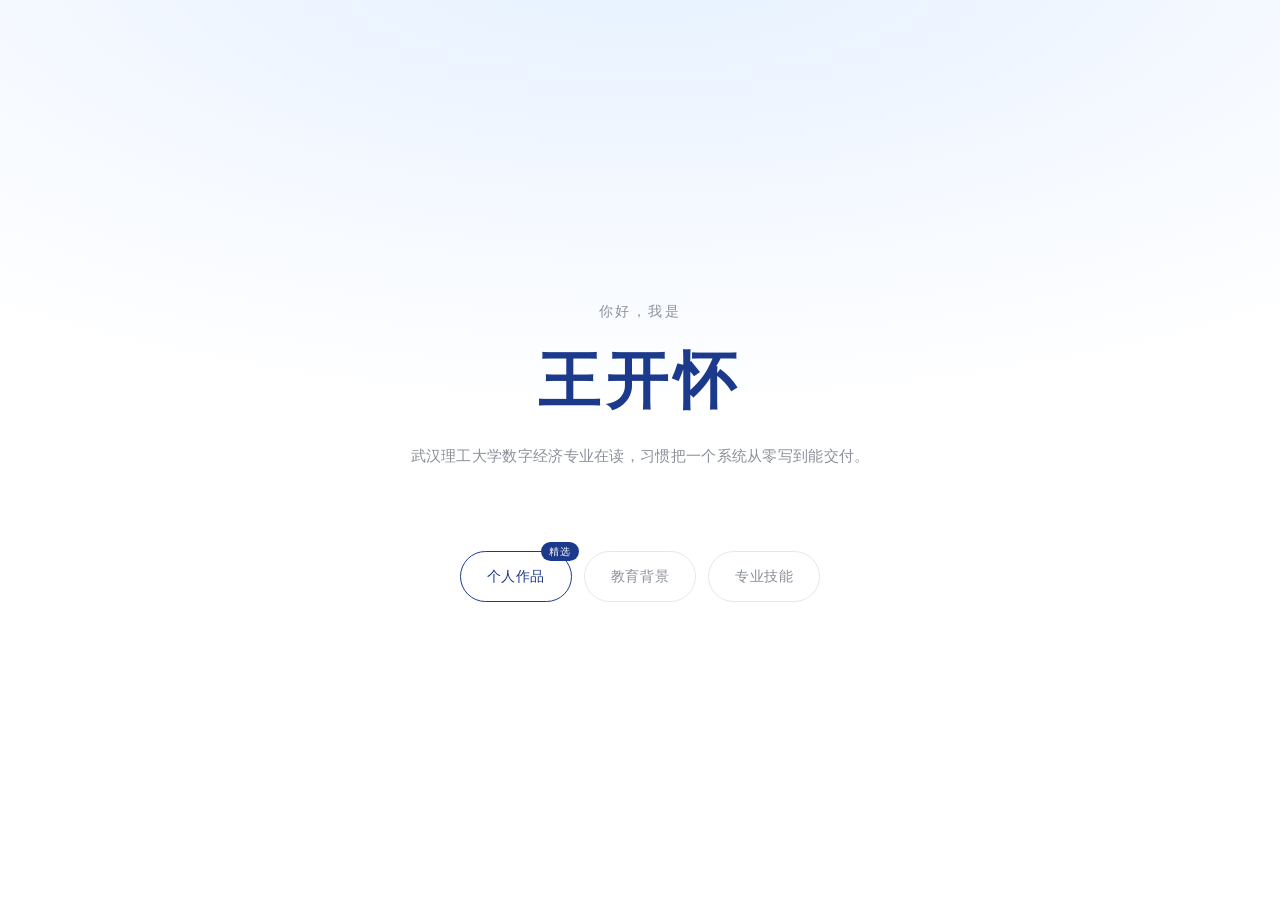
==== index.html @ 45b7e7c2 "Add files via upload" ====
<!doctype html>
<html lang="zh-CN">
<head>
<meta charset="utf-8" />
<meta name="viewport" content="width=device-width, initial-scale=1" />
<title>王开怀</title>
<meta name="description" content="王开怀的个人主页。" />
<link rel="icon" href="data:image/svg+xml,%3Csvg xmlns='http://www.w3.org/2000/svg' viewBox='0 0 100 100'%3E%3Crect width='100' height='100' rx='18' fill='%231b3a8b'/%3E%3C/svg%3E" />
<link rel="stylesheet" href="style.css" />
</head>
<body class="home">

<main class="home-inner">
  <p class="hello">你好，我是</p>
  <h1 class="name">王开怀</h1>
  <p class="intro">武汉理工大学数字经济专业在读，习惯把一个系统从零写到能交付。</p>

  <nav class="entries" aria-label="站点导航">
    <a class="entry is-featured" href="works.html">个人作品<span class="entry-tag">精选</span></a>
    <a class="entry" href="education.html">教育背景</a>
    <a class="entry" href="skills.html">专业技能</a>
  </nav>
</main>

</body>
</html>
---- style.css ----
/* =============================================================
   王开怀 · 个人主页
   配色只有三种：白、浅灰、深蓝。除背景那一层浅蓝渐变外，无渐变、无阴影。
   动效只允许颜色变化。
   ============================================================= */

:root {
  --white: #ffffff;
  --blue: #1b3a8b;        /* 深蓝：名字、标题、当前页、悬浮 */
  --gray-text: #8b909a;   /* 次要文字 */
  --gray-body: #676c75;   /* 正文段落 */
  --gray-faint: #b7bcc4;  /* 更浅的辅助文字 */
  --gray-line: #e6e7ea;   /* 细线、边框 */
  --gray-soft: #f4f5f6;   /* 占位块底色 */
  --ease: .2s ease;
}

*,
*::before,
*::after { box-sizing: border-box; }

html { -webkit-text-size-adjust: 100%; }

body {
  margin: 0;
  min-height: 100vh;
  background: radial-gradient(120% 75% at 50% -8%,
    #e4efff 0%,
    #f3f8ff 38%,
    #ffffff 72%);
  background-attachment: fixed;
  color: var(--gray-text);
  font-family: "Helvetica Neue", "PingFang SC", "Hiragino Sans GB",
               "Microsoft YaHei", "Noto Sans SC", Arial, sans-serif;
  font-size: 16px;
  line-height: 1.9;
  letter-spacing: .01em;
  -webkit-font-smoothing: antialiased;
}

h1, h2, h3 { margin: 0; font-weight: 600; line-height: 1.4; }
p { margin: 0; }
a { color: inherit; text-decoration: none; }

::selection { background: var(--blue); color: var(--white); }

:focus-visible {
  outline: 1px solid var(--blue);
  outline-offset: 4px;
}

/* ---------------- 首页：纯白，一屏居中 ---------------- */
.home {
  min-height: 100vh;
  min-height: 100svh;
  display: grid;
  place-items: center;
  padding: 64px 24px;
}

.home-inner {
  width: 100%;
  max-width: 760px;
  text-align: center;
}

.hello {
  font-size: 14px;
  color: var(--gray-text);
  letter-spacing: .18em;
}

.name {
  margin-top: 20px;
  font-size: clamp(42px, 7vw, 62px);
  font-weight: 700;
  letter-spacing: .10em;
  color: var(--blue);
  line-height: 1.15;
}

.intro {
  margin-top: 26px;
  font-size: 15px;
  color: var(--gray-text);
  letter-spacing: .02em;
}

.entries {
  margin-top: clamp(52px, 9vh, 88px);
  display: flex;
  flex-wrap: wrap;
  justify-content: center;
  gap: 12px;
}

.entry {
  position: relative;
  padding: 11px 26px;
  border: 1px solid var(--gray-line);
  border-radius: 999px;
  font-size: 14px;
  color: var(--gray-text);
  letter-spacing: .04em;
  transition: color var(--ease), background-color var(--ease), border-color var(--ease);
}
.entry:hover { color: var(--blue); }

/* 主推入口：蓝字蓝边，右上角挂一枚“精选”角标 */
.entry.is-featured {
  color: var(--blue);
  border-color: var(--blue);
}
.entry.is-featured:hover {
  background: rgba(27, 58, 139, .06);
  color: var(--blue);
}

.entry-tag {
  position: absolute;
  top: -10px;
  right: -8px;
  padding: 1px 8px;
  border-radius: 999px;
  background: var(--blue);
  color: var(--white);
  font-size: 10px;
  letter-spacing: .08em;
  line-height: 1.7;
  white-space: nowrap;
}

/* ---------------- 子页：顶部导航 ---------------- */
.topbar {
  border-bottom: 1px solid var(--gray-line);
}

.bar {
  max-width: 1040px;
  margin: 0 auto;
  padding: 20px 28px;
  display: flex;
  align-items: center;
  justify-content: space-between;
  gap: 16px 40px;
}

.brand {
  font-size: 15px;
  font-weight: 600;
  letter-spacing: .10em;
  color: var(--blue);
  transition: color var(--ease);
}
.brand:hover { color: var(--blue); }

.menu {
  display: flex;
  flex-wrap: wrap;
  align-items: center;
  gap: 6px 24px;
}

.menu a {
  font-size: 13.5px;
  color: var(--gray-text);
  letter-spacing: .04em;
  transition: color var(--ease);
}
.menu a:hover { color: var(--blue); }
.menu a.is-active { color: var(--blue); }

/* 导航里的“个人作品”：一个蓝色细边框的小胶囊，和首页按钮呼应 */
.menu a.is-featured {
  padding: 3px 12px;
  border: 1px solid var(--blue);
  border-radius: 999px;
  color: var(--blue);
  line-height: 1.6;
}

/* ---------------- 子页内容 ---------------- */
.page {
  max-width: 960px;
  margin: 0 auto;
  padding: clamp(52px, 9vh, 88px) 28px clamp(72px, 12vh, 120px);
}

.page-title {
  font-size: clamp(26px, 3.4vw, 32px);
  font-weight: 700;
  letter-spacing: .06em;
  color: var(--blue);
}

.page-sub {
  margin-top: 14px;
  font-size: 14px;
  color: var(--gray-text);
}

/* 关于我 */
.about {
  margin-top: clamp(40px, 7vh, 64px);
  display: grid;
  grid-template-columns: 220px minmax(0, 1fr);
  gap: 56px;
  align-items: start;
}

.avatar {
  width: 100%;
  aspect-ratio: 1;
  border-radius: 20px;
  background: var(--gray-soft);
  border: 1px solid var(--gray-line);
  display: grid;
  place-items: center;
  color: var(--gray-faint);
  font-size: 44px;
  font-weight: 400;
  letter-spacing: .1em;
  user-select: none;
}

.about-text p { color: var(--gray-body); }
.about-text p + p { margin-top: 20px; }

.tags {
  margin-top: 32px;
  padding: 0;
  list-style: none;
  display: flex;
  flex-wrap: wrap;
  gap: 10px;
}

.tag {
  padding: 6px 15px;
  border: 1px solid var(--gray-line);
  border-radius: 999px;
  font-size: 13px;
  color: var(--gray-text);
}

/* 教育背景：纵向时间线 */
.timeline {
  list-style: none;
  margin: clamp(40px, 7vh, 64px) 0 0;
  padding: 0 0 0 28px;
  border-left: 1px solid var(--gray-line);
  display: grid;
  gap: 44px;
}

.timeline li { position: relative; }

.timeline li::before {
  content: "";
  position: absolute;
  left: -33px;
  top: 12px;
  width: 9px;
  height: 9px;
  border-radius: 50%;
  background: var(--white);
  border: 1px solid var(--gray-faint);
}

.timeline li.is-now::before {
  background: var(--blue);
  border-color: var(--blue);
}

.t-stage {
  font-size: 13px;
  color: var(--gray-faint);
  letter-spacing: .12em;
}

.t-title {
  margin-top: 8px;
  font-size: 17px;
  font-weight: 600;
  color: var(--blue);
}

.t-desc {
  margin-top: 8px;
  font-size: 14px;
  color: var(--gray-body);
  max-width: 46em;
}

/* 专业技能：两列六项 */
.skills {
  margin-top: clamp(40px, 7vh, 64px);
  display: grid;
  grid-template-columns: repeat(2, minmax(0, 1fr));
  gap: 20px;
}

.skill {
  padding: 28px;
  border: 1px solid var(--gray-line);
  border-radius: 14px;
  transition: border-color var(--ease);
}
.skill:hover { border-color: var(--gray-faint); }

.skill h2 {
  font-size: 16px;
  font-weight: 600;
  color: var(--blue);
}

.skill p {
  margin-top: 10px;
  font-size: 14px;
  color: var(--gray-body);
  line-height: 1.95;
}

/* 个人作品 */
.works {
  margin-top: clamp(40px, 7vh, 64px);
  display: grid;
  grid-template-columns: repeat(2, minmax(0, 1fr));
  gap: 18px;
}

.work {
  padding: 28px;
  border: 1px solid var(--gray-line);
  border-radius: 14px;
  transition: border-color var(--ease);
}
.work:hover { border-color: var(--gray-faint); }

.work h2 {
  font-size: 17px;
  font-weight: 600;
  color: var(--blue);
}

.work p {
  margin-top: 10px;
  font-size: 14px;
  color: var(--gray-body);
  max-width: 62em;
}

.work-tags {
  margin: 16px 0 0;
  padding: 0;
  list-style: none;
  display: flex;
  flex-wrap: wrap;
  gap: 8px;
}

.work-tags li {
  padding: 4px 12px;
  border: 1px solid var(--gray-line);
  border-radius: 999px;
  font-size: 12px;
  color: var(--gray-text);
}

.work-link {
  display: inline-block;
  margin-top: 18px;
  font-size: 13px;
  color: var(--blue);
  border-bottom: 1px solid transparent;
  transition: border-color var(--ease);
}
.work-link:hover { border-bottom-color: var(--gray-faint); }

.work-link + .work-link { margin-left: 18px; }

/* ---------------- 手机端 ---------------- */
@media (max-width: 820px) {
  .bar {
    flex-direction: column;
    align-items: flex-start;
    gap: 12px;
    padding: 16px 22px;
  }
  .menu { gap: 6px 18px; }
  .page { padding-inline: 22px; }
  .about {
    grid-template-columns: 1fr;
    gap: 28px;
  }
  .avatar { width: 132px; border-radius: 16px; font-size: 34px; }
  .skills { grid-template-columns: 1fr; }
  .works { grid-template-columns: 1fr; }
}

@media (max-width: 460px) {
  .entries { gap: 10px; }
  .entry { padding: 10px 20px; font-size: 13.5px; }
  .name { letter-spacing: .06em; }
}

/* 动效克制：尊重系统设置 */
@media (prefers-reduced-motion: reduce) {
  *, *::before, *::after { transition-duration: .001ms !important; }
}

/* ---------------- 每个板块不同的版面 ---------------- */
.head-kicker {
  margin: 0 0 12px;
  font-size: 11px;
  letter-spacing: .28em;
  color: var(--gray-faint);
}

.head-split {
  display: grid;
  grid-template-columns: minmax(0, 1fr) auto;
  gap: 20px 32px;
  align-items: end;
  padding-bottom: 22px;
  border-bottom: 1px solid var(--gray-line);
}

.head-meta {
  margin: 0;
  display: grid;
  gap: 6px;
  justify-items: end;
  text-align: right;
}
.head-meta div { display: flex; gap: 10px; }
.head-meta dt {
  margin: 0;
  font-size: 11px;
  letter-spacing: .16em;
  color: var(--gray-faint);
}
.head-meta dd { margin: 0; font-size: 12.5px; color: var(--gray-text); }

.head-rail {
  padding-left: 22px;
  border-left: 2px solid var(--blue);
}

.head-center {
  text-align: center;
  padding-bottom: 22px;
  border-bottom: 1px solid var(--gray-line);
}
.head-center .page-title { font-size: clamp(28px, 4vw, 36px); }
.head-center::after {
  content: "";
  display: block;
  width: 36px;
  height: 2px;
  margin: 18px auto 0;
  background: var(--blue);
}

.work { position: relative; }
.work-index {
  position: absolute;
  top: 18px;
  right: 22px;
  font-size: 11px;
  letter-spacing: .14em;
  color: var(--gray-faint);
  font-variant-numeric: tabular-nums;
}
.work-wide { grid-column: 1 / -1; }
.work-wide h2 { font-size: 20px; }

.skill { position: relative; }
.skill-no {
  position: absolute;
  top: 16px;
  right: 18px;
  font-size: 11px;
  letter-spacing: .14em;
  color: var(--gray-faint);
  font-variant-numeric: tabular-nums;
}

@media (max-width: 820px) {
  .head-split { grid-template-columns: 1fr; }
  .head-meta { justify-items: start; text-align: left; }
  .work-index, .skill-no { display: none; }
}
.page.narrow { max-width: 780px; }
.work-wide p { max-width: 46em; }

/* ---------------- 教育背景：主要课程 ---------------- */
.courses { margin-top: clamp(40px, 6vh, 60px); }

.courses-head {
  display: flex;
  align-items: baseline;
  gap: 12px;
  padding-bottom: 12px;
  border-bottom: 1px solid var(--gray-line);
}
.courses-head h2 {
  margin: 0;
  font-size: 16px;
  font-weight: 600;
  letter-spacing: .04em;
  color: var(--blue);
}
.courses-head span {
  margin-left: auto;
  font-size: 11px;
  letter-spacing: .16em;
  color: var(--gray-faint);
}

.course-groups {
  margin-top: 22px;
  display: grid;
  grid-template-columns: repeat(3, minmax(0, 1fr));
  gap: 26px;
}

.course-group h3 {
  margin: 0 0 10px;
  font-size: 11px;
  font-weight: 500;
  letter-spacing: .18em;
  color: var(--gray-faint);
}

.course-list {
  margin: 0;
  padding: 0;
  list-style: none;
  display: grid;
  gap: 7px;
}
.course-list li {
  font-size: 13.5px;
  color: var(--gray-body);
  padding-bottom: 6px;
  border-bottom: 1px dashed var(--gray-line);
}
.course-list li:last-child { border-bottom: 0; padding-bottom: 0; }

@media (max-width: 820px) {
  .course-groups { grid-template-columns: 1fr; gap: 22px; }
}
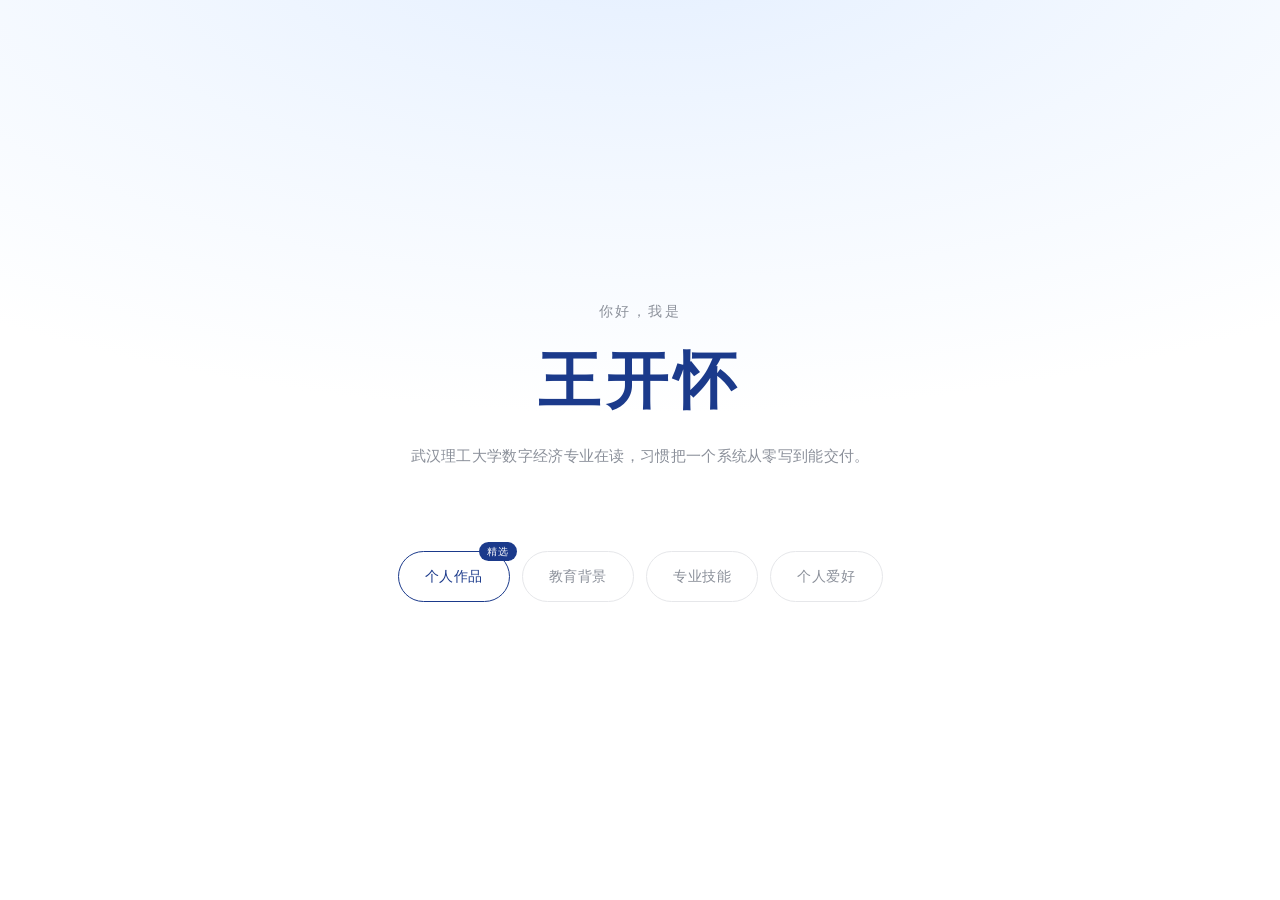
==== commit 481a9fc3: "Add files via upload" ====
--- a/index.html
+++ b/index.html
@@ -18,7 +18,8 @@
   <nav class="entries" aria-label="站点导航">
     <a class="entry is-featured" href="works.html">个人作品<span class="entry-tag">精选</span></a>
     <a class="entry" href="education.html">教育背景</a>
-    <a class="entry" href="skills.html">专业技能</a>
+    <a class="entry" href="skills.html">专业技能</a>
+    <a class="entry" href="hobbies.html">个人爱好</a>
   </nav>
 </main>
 
--- a/style.css
+++ b/style.css
@@ -550,4 +550,61 @@
 
 @media (max-width: 820px) {
   .course-groups { grid-template-columns: 1fr; gap: 22px; }
+}
+/* ---------------- 个人爱好 ---------------- */
+.hobby {
+  margin-top: clamp(40px, 7vh, 64px);
+  display: grid;
+  grid-template-columns: 168px minmax(0, 1fr);
+  gap: 36px;
+  align-items: start;
+}
+
+.hobby-word {
+  margin: 0;
+  font-size: clamp(44px, 8vw, 68px);
+  font-weight: 700;
+  line-height: 1;
+  letter-spacing: .14em;
+  color: var(--blue);
+}
+
+.hobby-text p {
+  font-size: 14.5px;
+  line-height: 2;
+  color: var(--gray-body);
+}
+.hobby-text p + p { margin-top: 16px; }
+
+.hobby-link {
+  margin-top: clamp(32px, 5vh, 48px);
+  display: flex;
+  align-items: center;
+  gap: 16px;
+  padding: 18px 22px;
+  border: 1px solid var(--gray-line);
+  border-radius: 14px;
+  transition: border-color var(--ease);
+}
+.hobby-link:hover { border-color: var(--gray-faint); }
+.hobby-link-label {
+  font-size: 11px;
+  letter-spacing: .16em;
+  color: var(--gray-faint);
+}
+.hobby-link strong {
+  font-size: 15px;
+  font-weight: 600;
+  color: var(--blue);
+}
+.hobby-link-arrow {
+  margin-left: auto;
+  font-size: 13px;
+  color: var(--gray-text);
+}
+
+@media (max-width: 820px) {
+  .hobby { grid-template-columns: 1fr; gap: 16px; }
+  .hobby-link { flex-wrap: wrap; gap: 8px 12px; }
+  .hobby-link-arrow { margin-left: 0; }
 }
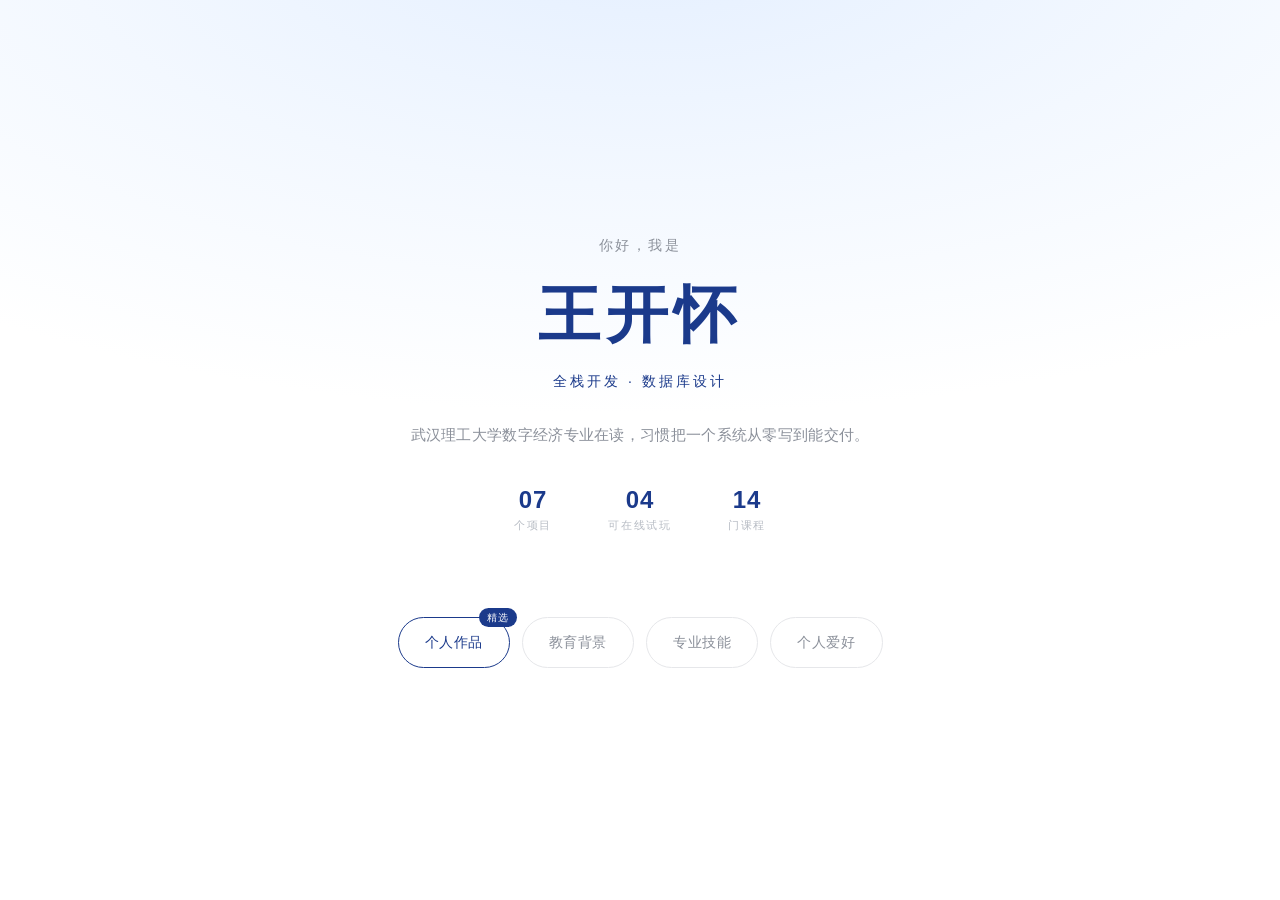
==== commit 439b851f: "Add files via upload" ====
--- a/index.html
+++ b/index.html
@@ -13,12 +13,19 @@
 <main class="home-inner">
   <p class="hello">你好，我是</p>
   <h1 class="name">王开怀</h1>
+  <p class="role">全栈开发 · 数据库设计</p>
   <p class="intro">武汉理工大学数字经济专业在读，习惯把一个系统从零写到能交付。</p>
+
+  <ul class="home-stats">
+    <li><b>07</b><span>个项目</span></li>
+    <li><b>04</b><span>可在线试玩</span></li>
+    <li><b>14</b><span>门课程</span></li>
+  </ul>
 
   <nav class="entries" aria-label="站点导航">
     <a class="entry is-featured" href="works.html">个人作品<span class="entry-tag">精选</span></a>
     <a class="entry" href="education.html">教育背景</a>
-    <a class="entry" href="skills.html">专业技能</a>
+    <a class="entry" href="skills.html">专业技能</a>
     <a class="entry" href="hobbies.html">个人爱好</a>
   </nav>
 </main>
--- a/style.css
+++ b/style.css
@@ -607,4 +607,76 @@
   .hobby { grid-template-columns: 1fr; gap: 16px; }
   .hobby-link { flex-wrap: wrap; gap: 8px 12px; }
   .hobby-link-arrow { margin-left: 0; }
+}
+/* ---------------- 首页：定位行与数字 ---------------- */
+.role {
+  margin-top: 18px;
+  font-size: 14px;
+  letter-spacing: .22em;
+  color: var(--blue);
+}
+
+.home-stats {
+  margin: clamp(26px, 4vh, 38px) 0 0;
+  padding: 0;
+  list-style: none;
+  display: flex;
+  justify-content: center;
+  gap: clamp(28px, 6vw, 56px);
+}
+.home-stats li {
+  display: flex;
+  flex-direction: column;
+  align-items: center;
+}
+.home-stats b {
+  font-size: 24px;
+  font-weight: 700;
+  line-height: 1.25;
+  letter-spacing: .04em;
+  color: var(--blue);
+  font-variant-numeric: tabular-nums;
+}
+.home-stats span {
+  font-size: 11px;
+  letter-spacing: .16em;
+  color: var(--gray-faint);
+}
+
+/* ---------------- 教育背景：学业成绩 ---------------- */
+.grades { margin-top: clamp(40px, 6vh, 60px); }
+
+.grade-grid {
+  margin: 22px 0 0;
+  padding: 0;
+  list-style: none;
+  display: grid;
+  grid-template-columns: repeat(auto-fit, minmax(150px, 1fr));
+  gap: 1px;
+  background: var(--gray-line);
+  border: 1px solid var(--gray-line);
+  border-radius: 12px;
+  overflow: hidden;
+}
+.grade-grid li {
+  display: flex;
+  flex-direction: column;
+  gap: 6px;
+  padding: 18px 16px;
+  background: var(--white);
+}
+.grade-grid span {
+  font-size: 11px;
+  letter-spacing: .14em;
+  color: var(--gray-faint);
+}
+.grade-grid b {
+  font-size: 18px;
+  font-weight: 700;
+  color: var(--blue);
+  font-variant-numeric: tabular-nums;
+}
+
+@media (max-width: 820px) {
+  .grade-grid { grid-template-columns: 1fr; }
 }
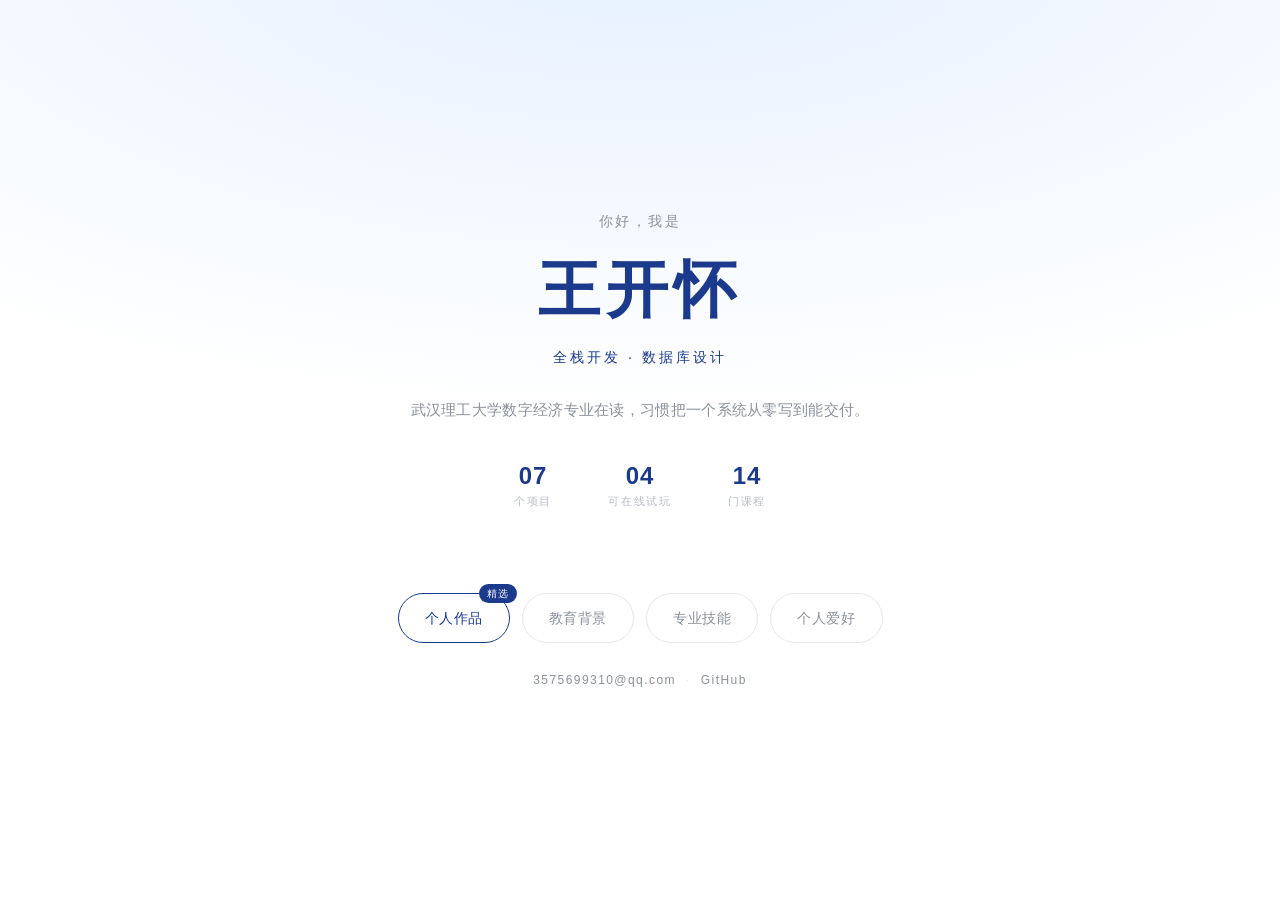
==== commit f55d2fcf: "Add files via upload" ====
--- a/index.html
+++ b/index.html
@@ -4,9 +4,15 @@
 <meta charset="utf-8" />
 <meta name="viewport" content="width=device-width, initial-scale=1" />
 <title>王开怀</title>
-<meta name="description" content="王开怀的个人主页。" />
+<meta name="description" content="王开怀的个人主页：武汉理工大学数字经济专业，全栈开发与数据库设计，7 个作品，其中 4 个可在线试玩。" />
 <link rel="icon" href="data:image/svg+xml,%3Csvg xmlns='http://www.w3.org/2000/svg' viewBox='0 0 100 100'%3E%3Crect width='100' height='100' rx='18' fill='%231b3a8b'/%3E%3C/svg%3E" />
 <link rel="stylesheet" href="style.css" />
+<meta property="og:type" content="website" />
+<meta property="og:title" content="王开怀" />
+<meta property="og:description" content="王开怀的个人主页：武汉理工大学数字经济专业，全栈开发与数据库设计，7 个作品，其中 4 个可在线试玩。" />
+<meta property="og:url" content="https://cr649stu.github.io/" />
+<meta name="twitter:card" content="summary" />
+<link rel="canonical" href="https://cr649stu.github.io/" />
 </head>
 <body class="home">
 
@@ -27,7 +33,9 @@
     <a class="entry" href="education.html">教育背景</a>
     <a class="entry" href="skills.html">专业技能</a>
     <a class="entry" href="hobbies.html">个人爱好</a>
-  </nav>
+  </nav>
+
+  <p class="home-contact"><a href="mailto:3575699310@qq.com">3575699310@qq.com</a><span>·</span><a href="https://github.com/CR649STU">GitHub</a></p>
 </main>
 
 </body>
--- a/style.css
+++ b/style.css
@@ -679,4 +679,72 @@
 
 @media (max-width: 820px) {
   .grade-grid { grid-template-columns: 1fr; }
+}
+/* ---------------- 页脚与联系入口 ---------------- */
+.site-foot {
+  max-width: 960px;
+  margin: 0 auto;
+  padding: 24px 28px 40px;
+  border-top: 1px solid var(--gray-line);
+  display: flex;
+  flex-wrap: wrap;
+  gap: 8px 20px;
+  justify-content: space-between;
+  font-size: 12px;
+  letter-spacing: .04em;
+  color: var(--gray-faint);
+}
+.site-foot a {
+  color: var(--gray-text);
+  transition: color var(--ease);
+}
+.site-foot a:hover { color: var(--blue); }
+
+.home-contact {
+  margin-top: 26px;
+  font-size: 12px;
+  letter-spacing: .12em;
+  color: var(--gray-faint);
+}
+.home-contact a {
+  color: var(--gray-text);
+  transition: color var(--ease);
+}
+.home-contact a:hover { color: var(--blue); }
+/* 作品卡里的技术难点 */
+.work-hard {
+  margin-top: 14px;
+  font-size: 12.5px;
+  line-height: 1.8;
+  color: var(--gray-faint);
+  letter-spacing: .02em;
+}
+.work-hard b {
+  display: inline-block;
+  margin-right: 8px;
+  padding: 1px 6px;
+  border: 1px solid var(--gray-line);
+  border-radius: 4px;
+  font-size: 10.5px;
+  font-weight: 500;
+  letter-spacing: .1em;
+  color: var(--gray-text);
+}
+.site-foot-links {
+  display: inline-flex;
+  align-items: center;
+  gap: 10px;
+}
+.site-foot-links span {
+  color: var(--gray-line);
+}
+
+.home-contact {
+  display: flex;
+  align-items: center;
+  justify-content: center;
+  gap: 10px;
+}
+.home-contact span {
+  color: var(--gray-line);
 }
